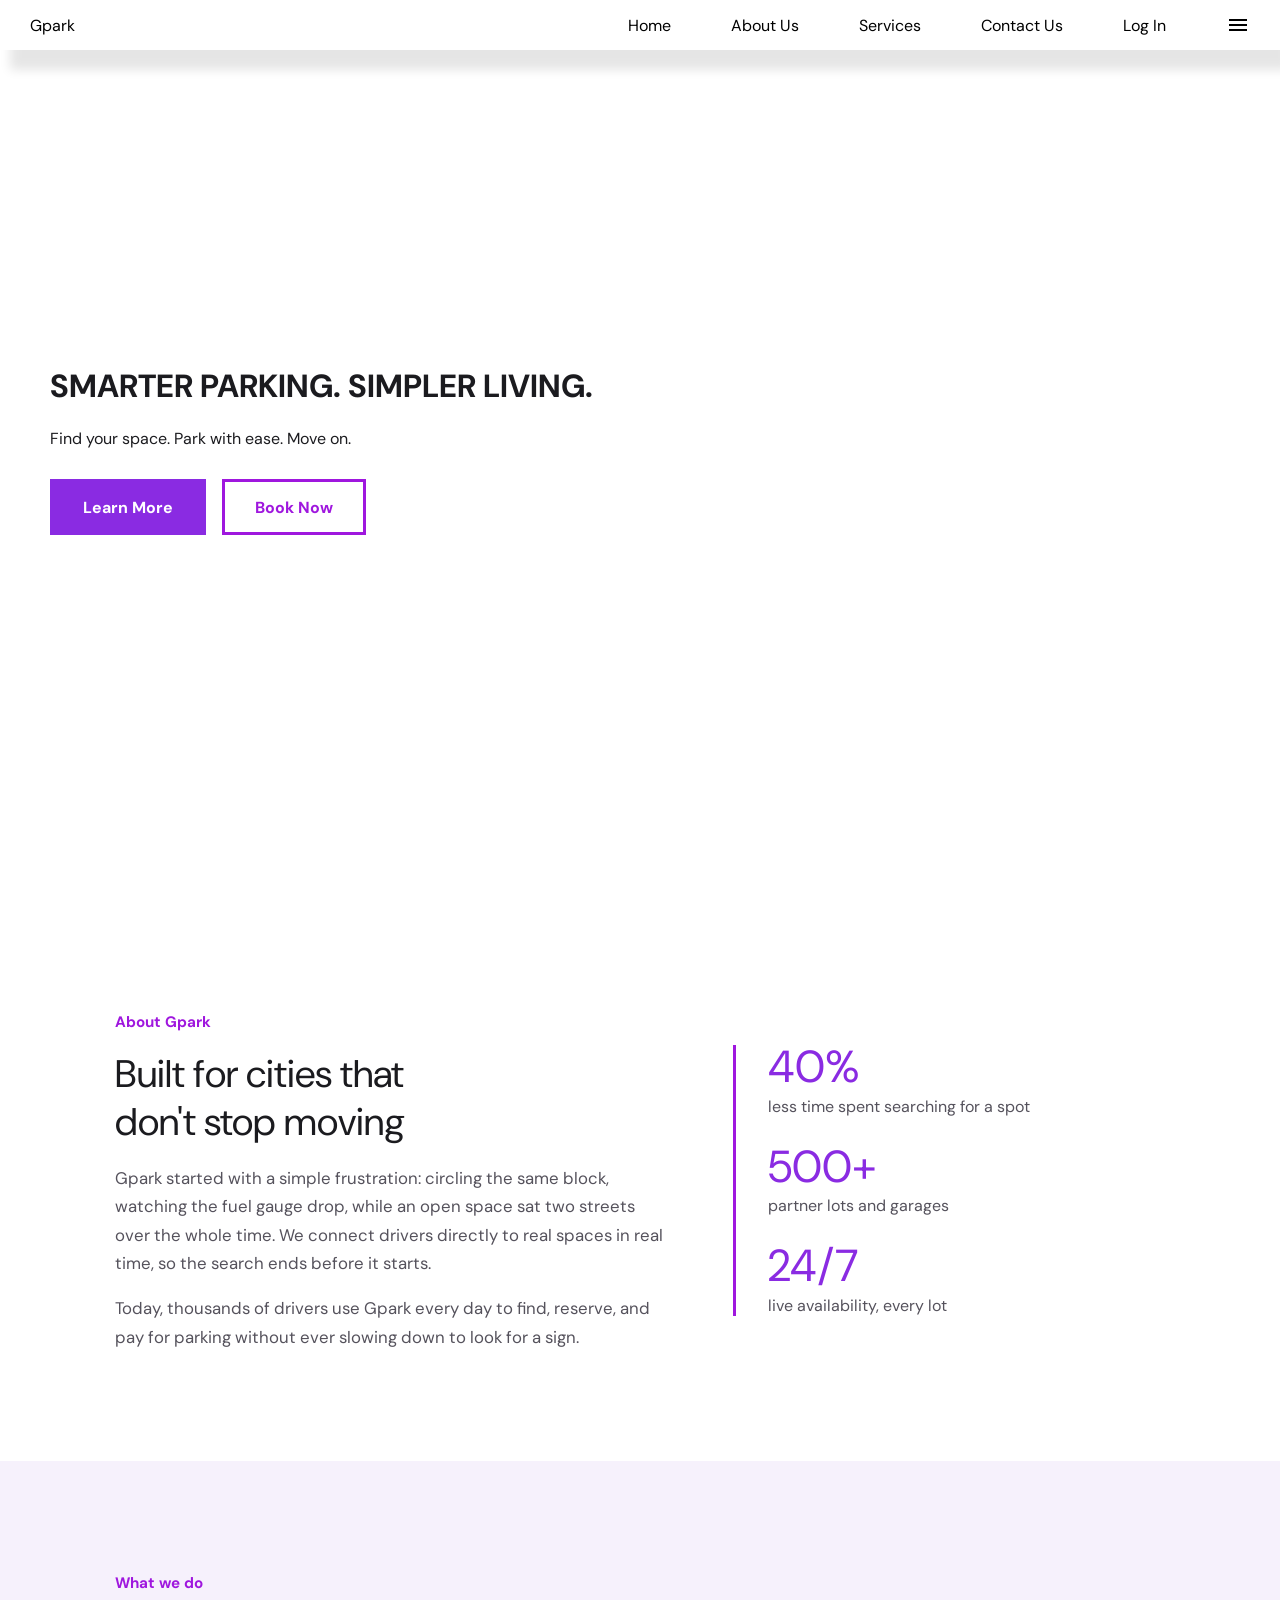
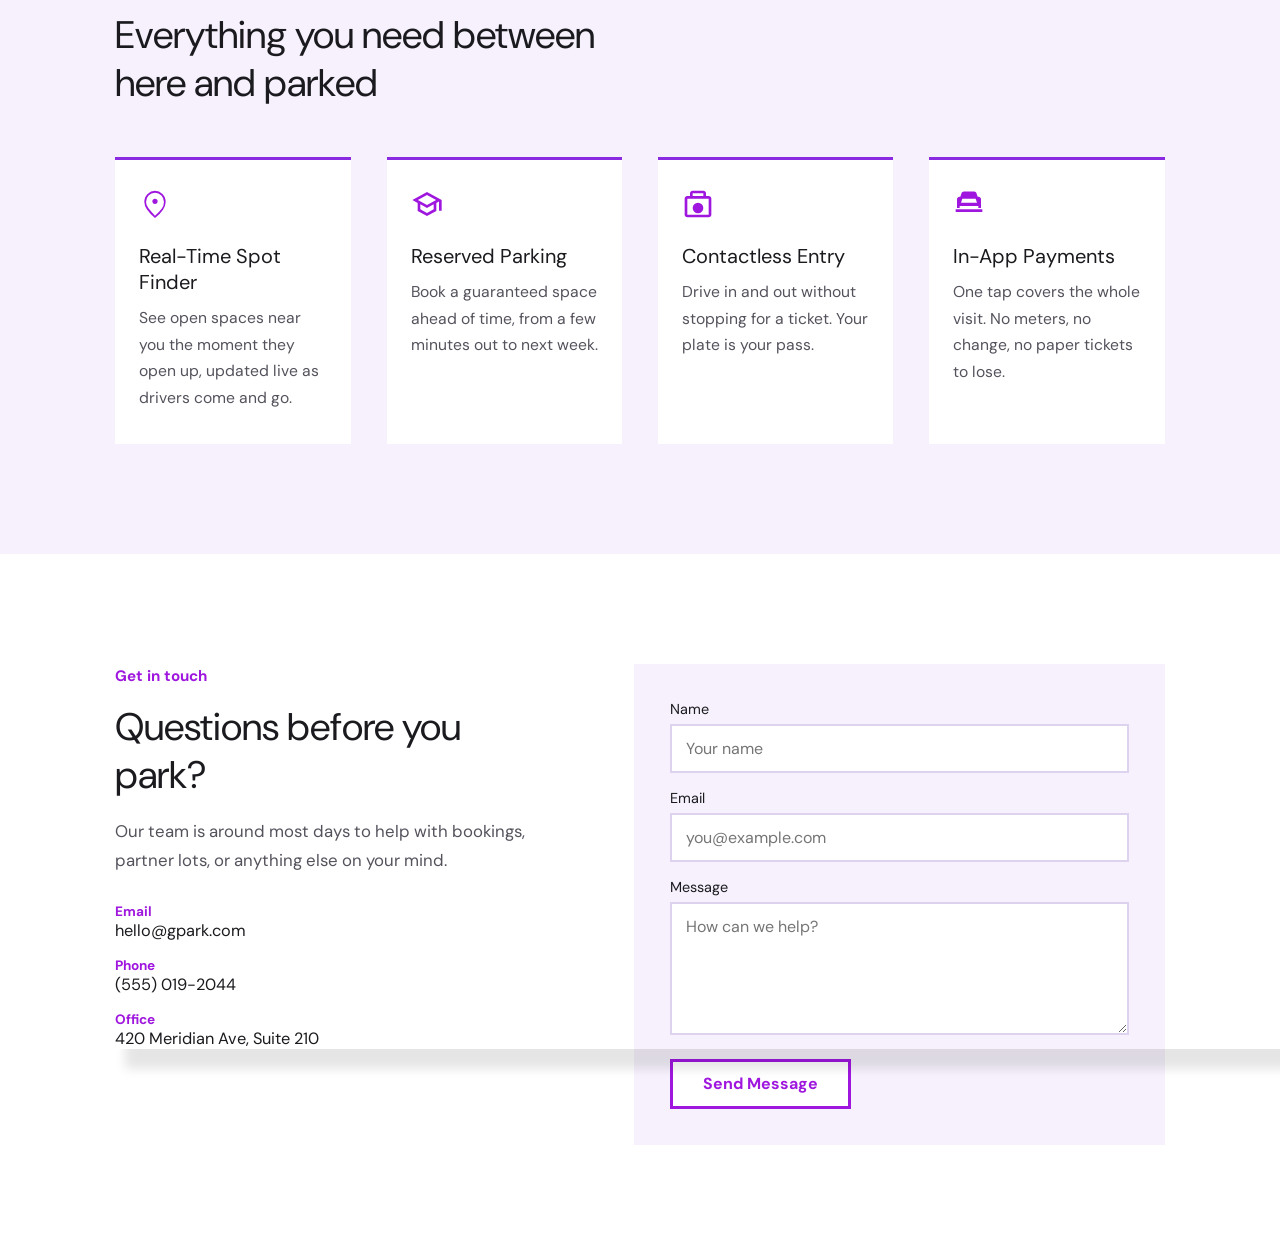
==== index.html @ 9e240d3c "Recent Changes" ====
<!DOCTYPE html>
<html lang="en">
<head>
    <meta charset="UTF-8">
    <meta name="viewport" content="width=device-width, initial-scale=1.0">
    <title>GPark</title>
    <link rel="stylesheet" href="style.css">
    <link rel="icon" href="images/image.png">
</head>
<body>
    <nav>
        <ul>
            <li id="logo"><a href="#">Gpark</a></li>
            <li class="a" id="showmobile"><a href="#">Home</a></li>
            <li class="a" id="showmobile"><a href="#">About Us</a></li>
            <li class="a" id="showmobile"><a href="#">Services</a></li>
            <li class="a" id="showmobile"><a href="#">Contact Us</a></li>
            <li class="a" id="showmobile"><a href="signin.html">Log In</a></li>
            <li class="a" id="menu-icon"><a href="#"><svg xmlns="http://www.w3.org/2000/svg" height="24px" viewBox="0 -960 960 960" width="24px" fill=""><path d="M120-240v-80h720v80H120Zm0-200v-80h720v80H120Zm0-200v-80h720v80H120Z"/></svg></a></li>
        </ul>
    </nav>
    <nav>
        <ul id="sidebar">
            <li id="close-icon"><a href="#"><svg xmlns="http://www.w3.org/2000/svg" height="24px" viewBox="0 -960 960 960" width="24px" fill=""><path d="m256-200-56-56 224-224-224-224 56-56 224 224 224-224 56 56-224 224 224 224-56 56-224-224-224 224Z"/></svg></a></li>
            <li class="a"><a href="#">Home</a></li>
            <li class="a"><a href="#">About</a></li>
            <li class="a"><a href="#">Forum</a></li>
            <li class="a"><a href="signin.html">Log In</a></li>
        </ul>
    </nav>
    <header id="top">
    <h1>SMARTER PARKING. SIMPLER LIVING.</h1><br>
    <p>Find your space. Park with ease. Move on.</p>
    <div class="button-container">
        <a class="learn-button" href="#about">Learn More</a>
        <a class="book-button" href="#">Book Now</a>
    </div>
    </header>

    <section id="about" class="about">
        <div class="about-copy">
            <p class="section-kicker">About Gpark</p>
            <h2>Built for cities that don't stop moving</h2>
            <p>Gpark started with a simple frustration: circling the same block, watching the fuel gauge drop, while an open space sat two streets over the whole time. We connect drivers directly to real spaces in real time, so the search ends before it starts.</p>
            <p>Today, thousands of drivers use Gpark every day to find, reserve, and pay for parking without ever slowing down to look for a sign.</p>
        </div>
        <div class="about-stats">
            <div class="stat">
                <span class="stat-number">40%</span>
                <span class="stat-label">less time spent searching for a spot</span>
            </div>
            <div class="stat">
                <span class="stat-number">500+</span>
                <span class="stat-label">partner lots and garages</span>
            </div>
            <div class="stat">
                <span class="stat-number">24/7</span>
                <span class="stat-label">live availability, every lot</span>
            </div>
        </div>
    </section>

    <section id="services" class="services">
        <p class="section-kicker">What we do</p>
        <h2>Everything you need between here and parked</h2>
        <div class="service-grid">
            <div class="service-card">
                <svg xmlns="http://www.w3.org/2000/svg" height="32px" viewBox="0 -960 960 960" width="32px" fill="currentColor"><path d="M480-480q33 0 56.5-23.5T560-560q0-33-23.5-56.5T480-640q-33 0-56.5 23.5T400-560q0 33 23.5 56.5T480-480Zm0 351q131-113 200-207.5T749-540q0-119-76.5-197.5T480-816q-116 0-192.5 78.5T211-540q0 88 69 182.5T480-129Zm0 71Q319-192 239.5-311.5T160-540q0-150 96.5-243T480-876q127 0 223.5 93T800-540q0 110-79.5 229.5T480-58Z"/></svg>
                <h3>Real-Time Spot Finder</h3>
                <p>See open spaces near you the moment they open up, updated live as drivers come and go.</p>
            </div>
            <div class="service-card">
                <svg xmlns="http://www.w3.org/2000/svg" height="32px" viewBox="0 -960 960 960" width="32px" fill="currentColor"><path d="M480-120 200-272v-240L40-600l440-240 440 240v320h-80v-276l-80 44v240L480-120Zm0-332 274-148-274-148-274 148 274 148Zm0 241 200-108v-151L480-360 280-470v151l200 108Z"/></svg>
                <h3>Reserved Parking</h3>
                <p>Book a guaranteed space ahead of time, from a few minutes out to next week.</p>
            </div>
            <div class="service-card">
                <svg xmlns="http://www.w3.org/2000/svg" height="32px" viewBox="0 -960 960 960" width="32px" fill="currentColor"><path d="M160-80q-33 0-56.5-23.5T80-160v-480q0-33 23.5-56.5T160-720h80v-80q0-33 23.5-56.5T320-880h320q33 0 56.5 23.5T720-800v80h80q33 0 56.5 23.5T880-640v480q0 33-23.5 56.5T800-80H160Zm160-640h320v-80H320v80ZM160-160h640v-480H160v480Zm320-40q66 0 113-47t47-113q0-66-47-113t-113-47q-66 0-113 47t-47 113q0 66 47 113t113 47Z"/></svg>
                <h3>Contactless Entry</h3>
                <p>Drive in and out without stopping for a ticket. Your plate is your pass.</p>
            </div>
            <div class="service-card">
                <svg xmlns="http://www.w3.org/2000/svg" height="32px" viewBox="0 -960 960 960" width="32px" fill="currentColor"><path d="M80-240v-80h800v80H80Zm40-120v-260q0-33 23.5-56.5T200-700h20l35-105q8-23 27.5-36t42.5-13h310q23 0 42.5 13t27.5 36l35 105h20q33 0 56.5 23.5T840-620v260H760v-60H200v60H120Zm120-160h480l-40-120H280l-40 120Zm-40 60v100-100Zm560 0v100-100Z"/></svg>
                <h3>In-App Payments</h3>
                <p>One tap covers the whole visit. No meters, no change, no paper tickets to lose.</p>
            </div>
        </div>
    </section>

    <section id="contact" class="contact">
        <div class="contact-info">
            <p class="section-kicker">Get in touch</p>
            <h2>Questions before you park?</h2>
            <p>Our team is around most days to help with bookings, partner lots, or anything else on your mind.</p>
            <ul class="contact-details">
                <li><strong>Email</strong><span>hello@gpark.com</span></li>
                <li><strong>Phone</strong><span>(555) 019-2044</span></li>
                <li><strong>Office</strong><span>420 Meridian Ave, Suite 210</span></li>
            </ul>
        </div>
        <form class="contact-form" id="contact-form">
            <label for="name">Name</label>
            <input type="text" id="name" name="name" placeholder="Your name" required>
            <label for="email">Email</label>
            <input type="email" id="email" name="email" placeholder="you@example.com" required>
            <label for="message">Message</label>
            <textarea id="message" name="message" rows="5" placeholder="How can we help?" required></textarea>
            <button type="submit" class="book-button">Send Message</button>
        </form>
    </section>

    <script src="index.js"></script>
</body>
</html>
---- style.css ----
@import url('https://fonts.googleapis.com/css2?family=DM+Sans:ital,opsz,wght@0,9..40,100..1000;1,9..40,100..1000&family=DM+Serif+Display:ital@0;1&family=DM+Serif+Text:ital@0;1&family=Open+Sans:ital,wght@0,300..800;1,300..800&family=Roboto+Mono:ital,wght@0,100..700;1,100..700&family=Roboto:ital,wght@0,100..900;1,100..900&display=swap');
*{
    margin: 0;
    padding: 0;
    font-family: "DM Sans", sans-serif;
}
html{
    scroll-behavior: smooth;
}
body{
    min-height: 100vh;
    background-image: url();
    background-position: center;
    background-repeat: no-repeat;
    background-size: cover;
    color: #1b1b1f;
}
nav{
    background-color: white;
}
ul{
    box-shadow: 10px 20px 10px rgba(0, 0, 0, 0.1);
    position: fixed;
    display: flex;
    justify-content: center;
    align-items: flex-start;
    width: 100%;
    list-style:none;
}
li{
    height: 50px;
}
a{
    text-decoration: none;
    display: flex;
    align-items: center;
    height: 100%;
    color: black;
    padding: 0 30px;
}
#logo{
    margin-right: auto;
}
.a:hover{
    background-color: rgba(0, 0, 0, 0.1);
}
#sidebar{
    top: 0;
    right: 0;
    display: none;
    flex-direction: column;
    align-items: flex-start;
    justify-content: flex-start;
    width: 250px;
    height: 100vh;
    position: fixed;
    z-index: 999;
    background-color: rgba(0, 0, 0, 0.12);
    box-shadow: 3px 3px 2px rgba(0, 0, 0, 0.1);
    backdrop-filter: blur(10px) saturate(180%);
    -webkit-backdrop-filter: blur(10px) saturate(180%);
}
#sidebar li{
    width: 100%;
}
@media(max-width:800px) {
    #showmobile{
        display: none;
    }
}
@media(max-width:500px){
    #sidebar{
        width: 100%;
    }
}
header{
    display: flex;
    justify-content: center;
    align-items: flex-start;
    height: 100vh;
    min-height: 600px;
    max-height: 800px;
    padding:50px;
    flex-direction: column;
}
.button-container{
    display: flex;
    flex-direction: row;
    padding-top: 30px;
    column-gap: 1em;
}
.book-button{
    border: 3px solid rgb(159, 23, 222);
    color: rgb(159, 23, 222);
    background-color: white;
    font-weight: bold;
    height: 50px;
}
.book-button:hover{
    border: 3px solid blueviolet;;
    background-color: blueviolet;
    color: white;
}
.learn-button{
    border: 3px solid blueviolet;;
    background-color: blueviolet;
    color: white;
    font-weight: bold;
    height: 50px;
}
.learn-button:hover{
    border: 3px solid rgb(159, 23, 222);
    color: rgb(159, 23, 222);
    background-color: white;
}
/* ---- shared section rules ---- */
section{
    scroll-margin-top: 66px;
    padding: 110px 9vw;
}
.section-kicker{
    color: rgb(159, 23, 222);
    font-weight: 700;
    font-size: 0.95rem;
    margin-bottom: 14px;
}
section h2{
    font-weight: 400;
    font-size: 2.4rem;
    line-height: 1.25;
    max-width: 14ch;
    margin-bottom: 18px;
}
section p{
    color: #55525c;
    font-size: 1.05rem;
    line-height: 1.7;
    max-width: 55ch;
}

/* ---- about ---- */
.about{
    display: flex;
    justify-content: space-between;
    align-items: center;
    gap: 60px;
    flex-wrap: wrap;
    background-color: #ffffff;
}
.about-copy{
    flex: 1 1 420px;
}
.about-copy p + p{
    margin-top: 16px;
}
.about-stats{
    flex: 1 1 260px;
    display: flex;
    flex-direction: column;
    gap: 28px;
    border-left: 3px solid rgb(159, 23, 222);
    padding-left: 32px;
}
.stat{
    display: flex;
    flex-direction: column;
}
.stat-number{
    font-size: 2.8rem;
    color: blueviolet;
    line-height: 1;
}
.stat-label{
    color: #55525c;
    margin-top: 6px;
    max-width: 26ch;
}

/* ---- services ---- */
.services{
    background-color: #F6F1FC;
}
.services h2{
    max-width: 20ch;
}
.service-grid{
    margin-top: 50px;
    display: grid;
    grid-template-columns: repeat(4, 1fr);
    gap: 36px;
}
.service-card{
    background-color: #ffffff;
    border-top: 3px solid blueviolet;
    padding: 28px 24px 32px;
}
.service-card svg{
    color: rgb(159, 23, 222);
    margin-bottom: 18px;
}
.service-card h3{
    font-weight: 400;
    font-size: 1.25rem;
    margin-bottom: 10px;
}
.service-card p{
    font-size: 0.98rem;
    max-width: none;
}

/* ---- contact ---- */
.contact{
    display: flex;
    justify-content: space-between;
    gap: 60px;
    flex-wrap: wrap;
    background-color: #ffffff;
}
.contact-info{
    flex: 1 1 380px;
}
.contact-details{
    list-style: none;
    margin-top: 28px;
    display: flex;
    flex-direction: column;
    gap: 16px;
}
.contact-details li{
    display: flex;
    flex-direction: column;
    height: auto;
}
.contact-details strong{
    font-size: 0.85rem;
    color: rgb(159, 23, 222);
}
.contact-details span{
    color: #1b1b1f;
    font-size: 1.02rem;
}
.contact-form{
    flex: 1 1 380px;
    display: flex;
    flex-direction: column;
    background-color: #F6F1FC;
    padding: 36px;
}
.contact-form label{
    font-size: 0.9rem;
    margin-top: 16px;
    margin-bottom: 6px;
}
.contact-form label:first-child{
    margin-top: 0;
}
.contact-form input,
.contact-form textarea{
    border: 2px solid #ddd3ef;
    background-color: #ffffff;
    padding: 12px 14px;
    font-size: 1rem;
    color: #1b1b1f;
    resize: vertical;
}
.contact-form input:focus,
.contact-form textarea:focus{
    outline: none;
    border-color: blueviolet;
}
.contact-form button{
    margin-top: 24px;
    display: flex;
    align-items: center;
    justify-content: center;
    height: 50px;
    align-self: flex-start;
    cursor: pointer;
    padding: 0 30px;
    font-size: 1rem;
}

/* ---- responsive ---- */
@media(max-width: 900px){
    .service-grid{
        grid-template-columns: repeat(2, 1fr);
    }
}
@media(max-width: 640px){
    section{
        padding: 80px 7vw;
    }
    section h2{
        font-size: 1.9rem;
    }
    .service-grid{
        grid-template-columns: 1fr;
    }
    .about-stats{
        border-left: none;
        border-top: 3px solid rgb(159, 23, 222);
        padding-left: 0;
        padding-top: 24px;
    }
}
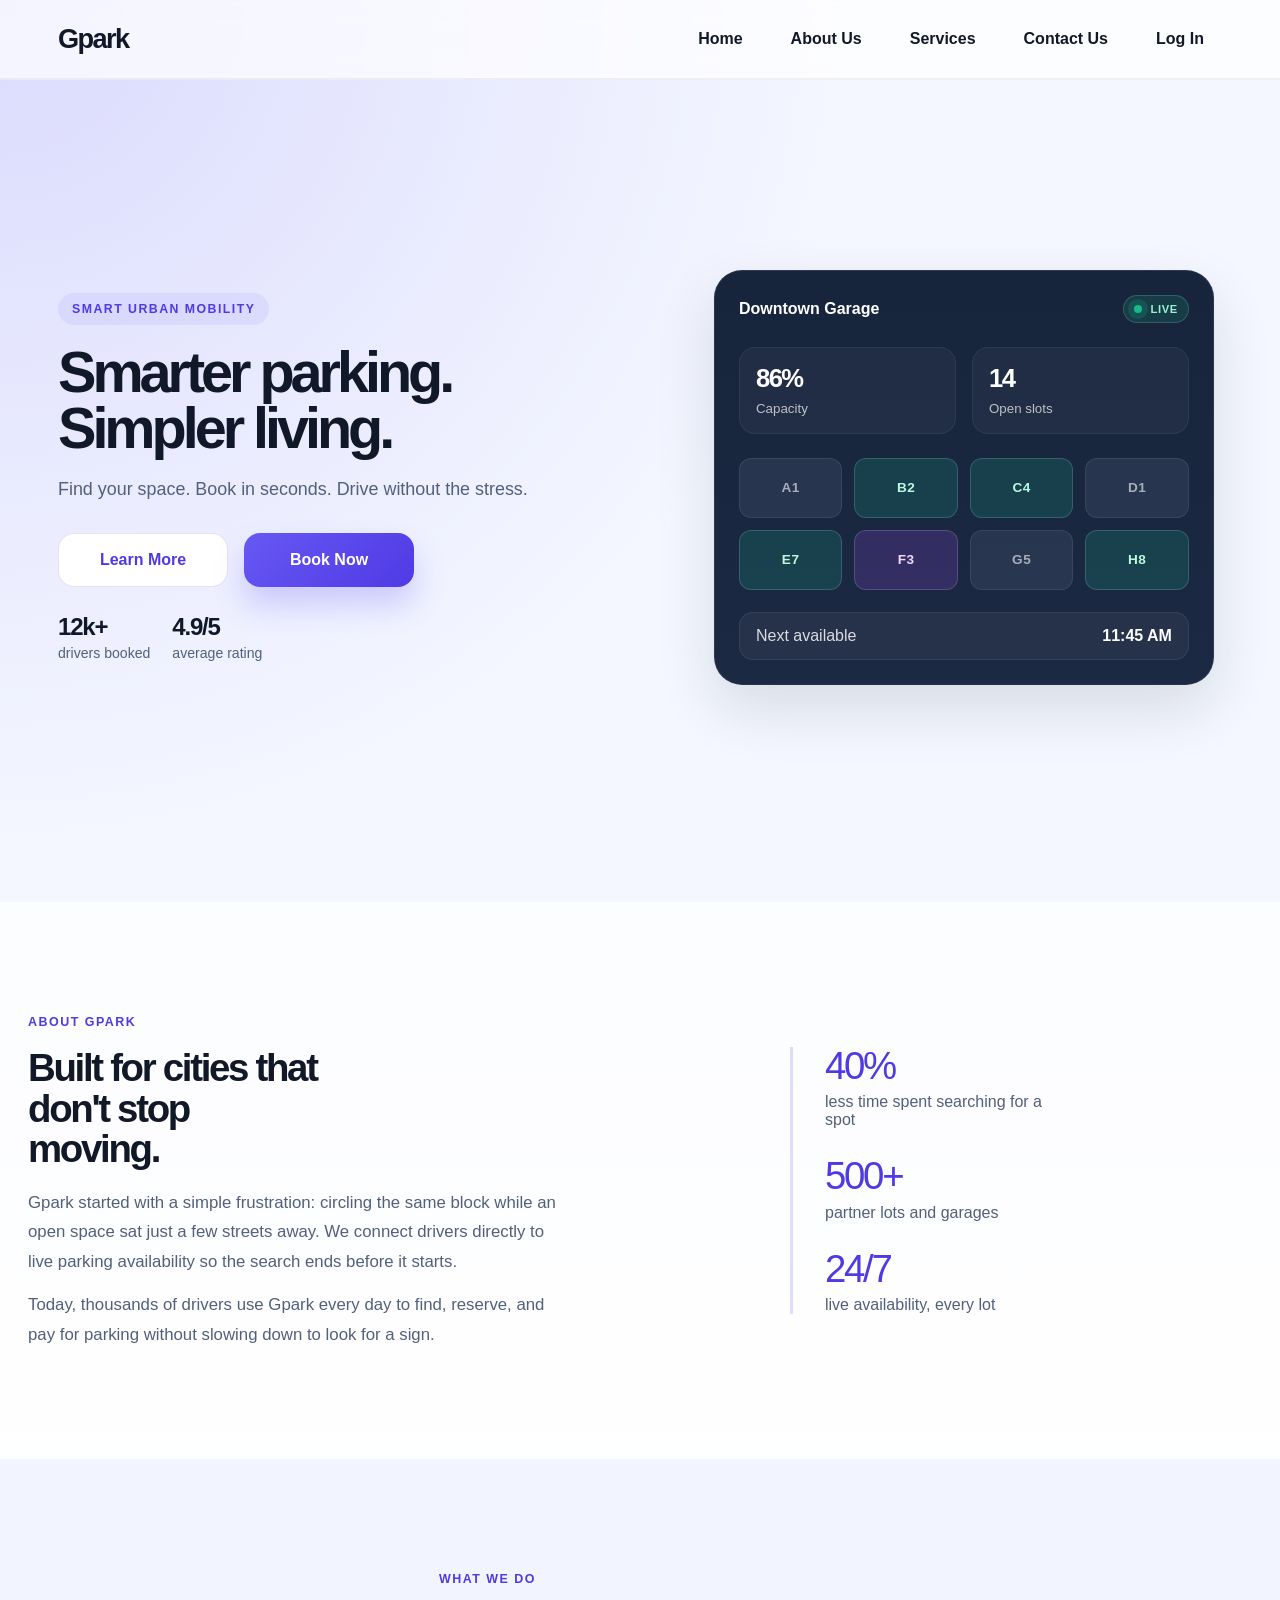
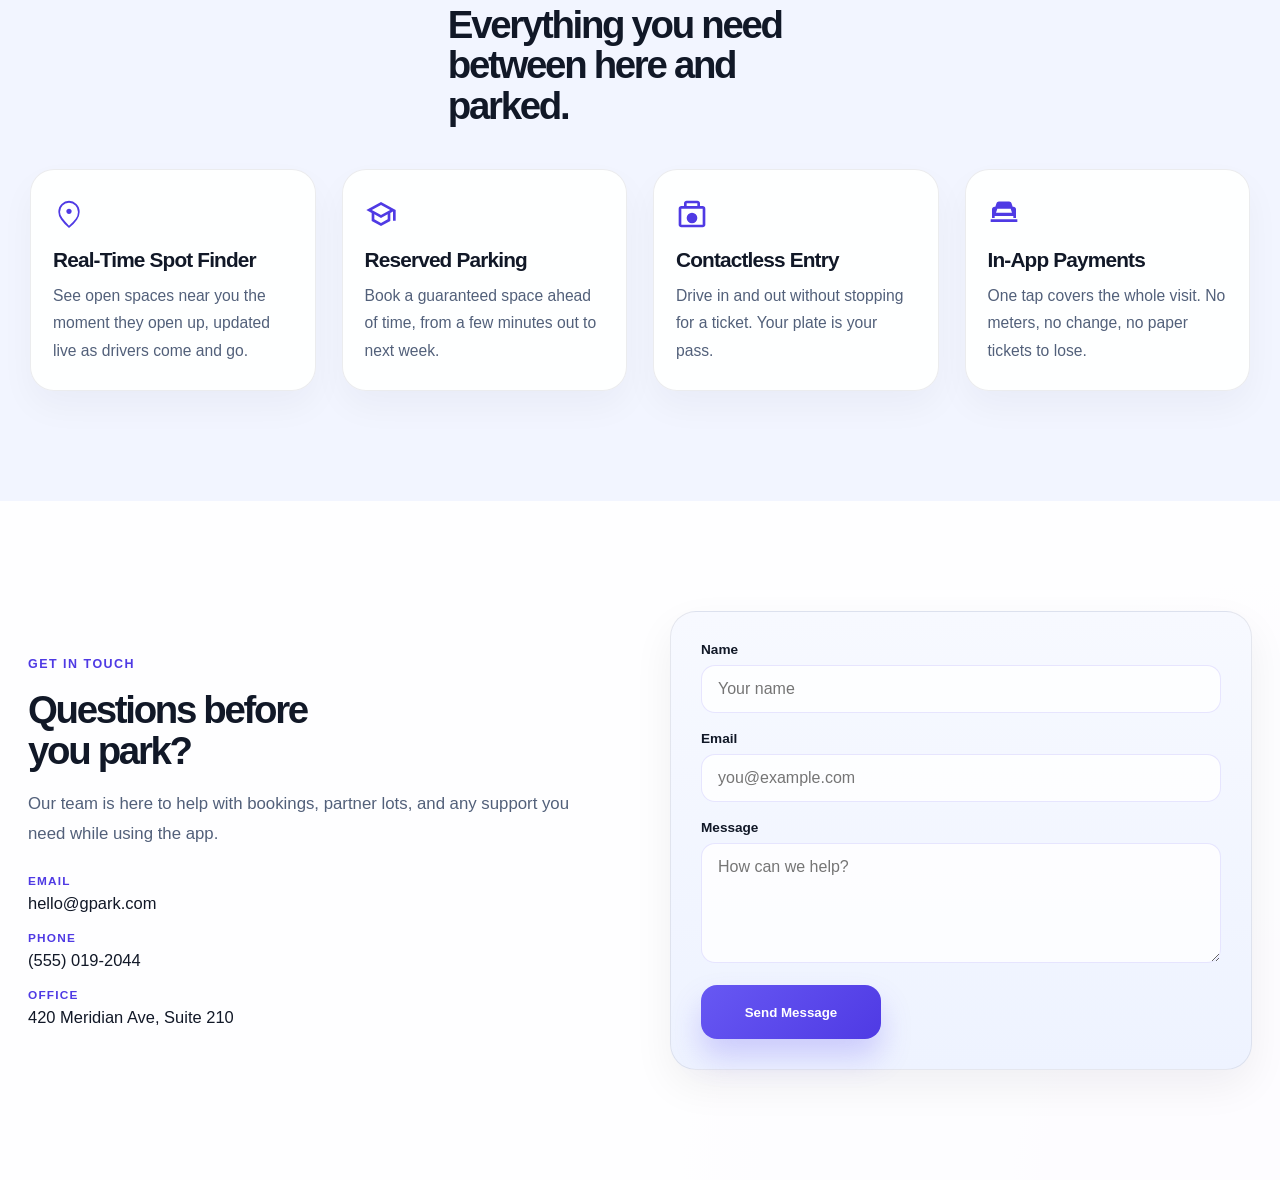
==== commit d74b6ff8: "Updated index.html" ====
--- a/index.html
+++ b/index.html
@@ -3,46 +3,95 @@
 <head>
     <meta charset="UTF-8">
     <meta name="viewport" content="width=device-width, initial-scale=1.0">
-    <title>GPark</title>
+    <title>GPark | Smarter Parking</title>
     <link rel="stylesheet" href="style.css">
     <link rel="icon" href="images/image.png">
 </head>
 <body>
-    <nav>
-        <ul>
-            <li id="logo"><a href="#">Gpark</a></li>
-            <li class="a" id="showmobile"><a href="#">Home</a></li>
-            <li class="a" id="showmobile"><a href="#">About Us</a></li>
-            <li class="a" id="showmobile"><a href="#">Services</a></li>
-            <li class="a" id="showmobile"><a href="#">Contact Us</a></li>
-            <li class="a" id="showmobile"><a href="signin.html">Log In</a></li>
-            <li class="a" id="menu-icon"><a href="#"><svg xmlns="http://www.w3.org/2000/svg" height="24px" viewBox="0 -960 960 960" width="24px" fill=""><path d="M120-240v-80h720v80H120Zm0-200v-80h720v80H120Zm0-200v-80h720v80H120Z"/></svg></a></li>
+    <nav class="topbar">
+        <ul class="nav-list">
+            <li id="logo"><a href="#top">Gpark</a></li>
+            <li class="a" id="showmobile"><a href="#top">Home</a></li>
+            <li class="a" id="showmobile"><a href="#about">About Us</a></li>
+            <li class="a" id="showmobile"><a href="#services">Services</a></li>
+            <li class="a" id="showmobile"><a href="#contact">Contact Us</a></li>
+            <li class="a" id="showmobile"><a href="login.html">Log In</a></li>
+            <li class="a" id="menu-icon"><a href="#"><svg xmlns="http://www.w3.org/2000/svg" height="24px" viewBox="0 -960 960 960" width="24px" fill="currentColor"><path d="M120-240v-80h720v80H120Zm0-200v-80h720v80H120Zm0-200v-80h720v80H120Z"/></svg></a></li>
         </ul>
     </nav>
+
     <nav>
         <ul id="sidebar">
-            <li id="close-icon"><a href="#"><svg xmlns="http://www.w3.org/2000/svg" height="24px" viewBox="0 -960 960 960" width="24px" fill=""><path d="m256-200-56-56 224-224-224-224 56-56 224 224 224-224 56 56-224 224 224 224-56 56-224-224-224 224Z"/></svg></a></li>
-            <li class="a"><a href="#">Home</a></li>
-            <li class="a"><a href="#">About</a></li>
-            <li class="a"><a href="#">Forum</a></li>
-            <li class="a"><a href="signin.html">Log In</a></li>
+            <li id="close-icon"><a href="#"><svg xmlns="http://www.w3.org/2000/svg" height="24px" viewBox="0 -960 960 960" width="24px" fill="currentColor"><path d="m256-200-56-56 224-224-224-224 56-56 224 224 224-224 56 56-224 224 224 224-56 56-224-224-224 224Z"/></svg></a></li>
+            <li class="a"><a href="#top">Home</a></li>
+            <li class="a"><a href="#about">About</a></li>
+            <li class="a"><a href="#services">Services</a></li>
+            <li class="a"><a href="#contact">Contact</a></li>
+            <li class="a"><a href="login.html">Log In</a></li>
         </ul>
     </nav>
-    <header id="top">
-    <h1>SMARTER PARKING. SIMPLER LIVING.</h1><br>
-    <p>Find your space. Park with ease. Move on.</p>
-    <div class="button-container">
-        <a class="learn-button" href="#about">Learn More</a>
-        <a class="book-button" href="#">Book Now</a>
-    </div>
+
+    <header id="top" class="hero">
+        <div class="hero-copy">
+            <span class="eyebrow">Smart urban mobility</span>
+            <h1>Smarter parking.<br>Simpler living.</h1>
+            <p>Find your space. Book in seconds. Drive without the stress.</p>
+            <div class="button-container">
+                <a class="learn-button" href="#about">Learn More</a>
+                <a class="book-button" href="book.html">Book Now</a>
+            </div>
+            <div class="mini-proof">
+                <div>
+                    <strong>12k+</strong>
+                    <span>drivers booked</span>
+                </div>
+                <div>
+                    <strong>4.9/5</strong>
+                    <span>average rating</span>
+                </div>
+            </div>
+        </div>
+
+        <div class="hero-visual" aria-label="Parking availability dashboard">
+            <div class="dashboard-card">
+                <div class="card-header">
+                    <span>Downtown Garage</span>
+                    <span class="status-live">Live</span>
+                </div>
+                <div class="availability-row">
+                    <div>
+                        <strong>86%</strong>
+                        <small>Capacity</small>
+                    </div>
+                    <div>
+                        <strong>14</strong>
+                        <small>Open slots</small>
+                    </div>
+                </div>
+                <div class="slot-grid">
+                    <span class="slot occupied">A1</span>
+                    <span class="slot open">B2</span>
+                    <span class="slot open">C4</span>
+                    <span class="slot occupied">D1</span>
+                    <span class="slot open">E7</span>
+                    <span class="slot reserved">F3</span>
+                    <span class="slot occupied">G5</span>
+                    <span class="slot open">H8</span>
+                </div>
+                <div class="booking-pill">
+                    <span>Next available</span>
+                    <strong>11:45 AM</strong>
+                </div>
+            </div>
+        </div>
     </header>
 
     <section id="about" class="about">
         <div class="about-copy">
             <p class="section-kicker">About Gpark</p>
-            <h2>Built for cities that don't stop moving</h2>
-            <p>Gpark started with a simple frustration: circling the same block, watching the fuel gauge drop, while an open space sat two streets over the whole time. We connect drivers directly to real spaces in real time, so the search ends before it starts.</p>
-            <p>Today, thousands of drivers use Gpark every day to find, reserve, and pay for parking without ever slowing down to look for a sign.</p>
+            <h2>Built for cities that don't stop moving.</h2>
+            <p>Gpark started with a simple frustration: circling the same block while an open space sat just a few streets away. We connect drivers directly to live parking availability so the search ends before it starts.</p>
+            <p>Today, thousands of drivers use Gpark every day to find, reserve, and pay for parking without slowing down to look for a sign.</p>
         </div>
         <div class="about-stats">
             <div class="stat">
@@ -62,7 +111,7 @@
 
     <section id="services" class="services">
         <p class="section-kicker">What we do</p>
-        <h2>Everything you need between here and parked</h2>
+        <h2>Everything you need between here and parked.</h2>
         <div class="service-grid">
             <div class="service-card">
                 <svg xmlns="http://www.w3.org/2000/svg" height="32px" viewBox="0 -960 960 960" width="32px" fill="currentColor"><path d="M480-480q33 0 56.5-23.5T560-560q0-33-23.5-56.5T480-640q-33 0-56.5 23.5T400-560q0 33 23.5 56.5T480-480Zm0 351q131-113 200-207.5T749-540q0-119-76.5-197.5T480-816q-116 0-192.5 78.5T211-540q0 88 69 182.5T480-129Zm0 71Q319-192 239.5-311.5T160-540q0-150 96.5-243T480-876q127 0 223.5 93T800-540q0 110-79.5 229.5T480-58Z"/></svg>
@@ -91,13 +140,14 @@
         <div class="contact-info">
             <p class="section-kicker">Get in touch</p>
             <h2>Questions before you park?</h2>
-            <p>Our team is around most days to help with bookings, partner lots, or anything else on your mind.</p>
+            <p>Our team is here to help with bookings, partner lots, and any support you need while using the app.</p>
             <ul class="contact-details">
                 <li><strong>Email</strong><span>hello@gpark.com</span></li>
                 <li><strong>Phone</strong><span>(555) 019-2044</span></li>
                 <li><strong>Office</strong><span>420 Meridian Ave, Suite 210</span></li>
             </ul>
         </div>
+
         <form class="contact-form" id="contact-form">
             <label for="name">Name</label>
             <input type="text" id="name" name="name" placeholder="Your name" required>
--- a/style.css
+++ b/style.css
@@ -1,305 +1,661 @@
-@import url('https://fonts.googleapis.com/css2?family=DM+Sans:ital,opsz,wght@0,9..40,100..1000;1,9..40,100..1000&family=DM+Serif+Display:ital@0;1&family=DM+Serif+Text:ital@0;1&family=Open+Sans:ital,wght@0,300..800;1,300..800&family=Roboto+Mono:ital,wght@0,100..700;1,100..700&family=Roboto:ital,wght@0,100..900;1,100..900&display=swap');
-*{
+:root {
+    --bg: #f4f7ff;
+    --surface: #ffffff;
+    --surface-strong: #0f172a;
+    --surface-soft: #eef3ff;
+    --primary: #6758f3;
+    --primary-dark: #4f3ae4;
+    --accent: #a855f7;
+    --text: #111827;
+    --text-soft: #52607a;
+    --line: rgba(15, 23, 42, 0.08);
+    --success: #19b88a;
+    --shadow: 0 24px 60px rgba(15, 23, 42, 0.12);
+}
+
+@import url('https://fonts.googleapis.com/css2?family=DM+Sans:wght@400;500;700;800&display=swap');
+
+* {
     margin: 0;
     padding: 0;
+    box-sizing: border-box;
     font-family: "DM Sans", sans-serif;
 }
-html{
+
+html {
     scroll-behavior: smooth;
 }
-body{
+
+body {
     min-height: 100vh;
-    background-image: url();
-    background-position: center;
-    background-repeat: no-repeat;
-    background-size: cover;
-    color: #1b1b1f;
-}
-nav{
-    background-color: white;
-}
-ul{
-    box-shadow: 10px 20px 10px rgba(0, 0, 0, 0.1);
+    background:
+        radial-gradient(circle at top left, rgba(103, 88, 243, 0.18), transparent 28%),
+        radial-gradient(circle at bottom right, rgba(168, 85, 247, 0.15), transparent 26%),
+        var(--bg);
+    color: var(--text);
+}
+
+img,
+svg {
+    display: block;
+}
+
+nav {
+    background: rgba(255, 255, 255, 0.7);
+    backdrop-filter: blur(12px);
+    -webkit-backdrop-filter: blur(12px);
+    border-bottom: 1px solid rgba(15, 23, 42, 0.05);
+}
+
+.topbar {
+    position: sticky;
+    top: 0;
+    z-index: 1000;
+}
+
+.nav-list {
+    position: relative;
+    max-width: 1220px;
+    margin: 0 auto;
+    list-style: none;
+    display: flex;
+    align-items: center;
+    justify-content: center;
+    width: 100%;
+    gap: 12px;
+    padding: 0 28px;
+    height: 78px;
+}
+
+.nav-list li {
+    height: 100%;
+}
+
+.nav-list a {
+    height: 100%;
+    display: flex;
+    align-items: center;
+    text-decoration: none;
+    color: var(--text);
+    font-weight: 600;
+    padding: 0 18px;
+    transition: color 0.2s ease, background 0.2s ease;
+    border-radius: 12px;
+}
+
+.nav-list a:hover {
+    background: rgba(103, 88, 243, 0.06);
+    color: var(--primary-dark);
+}
+
+#logo {
+    margin-right: auto;
+}
+
+#logo a {
+    font-size: 1.7rem;
+    font-weight: 800;
+    letter-spacing: -0.06em;
+    color: var(--text);
+    padding-left: 0;
+}
+
+#menu-icon {
+    display: none;
+}
+
+#sidebar {
     position: fixed;
-    display: flex;
-    justify-content: center;
-    align-items: flex-start;
-    width: 100%;
-    list-style:none;
-}
-li{
-    height: 50px;
-}
-a{
-    text-decoration: none;
-    display: flex;
-    align-items: center;
-    height: 100%;
-    color: black;
-    padding: 0 30px;
-}
-#logo{
-    margin-right: auto;
-}
-.a:hover{
-    background-color: rgba(0, 0, 0, 0.1);
-}
-#sidebar{
     top: 0;
     right: 0;
     display: none;
     flex-direction: column;
     align-items: flex-start;
     justify-content: flex-start;
-    width: 250px;
+    width: 280px;
     height: 100vh;
-    position: fixed;
     z-index: 999;
-    background-color: rgba(0, 0, 0, 0.12);
-    box-shadow: 3px 3px 2px rgba(0, 0, 0, 0.1);
-    backdrop-filter: blur(10px) saturate(180%);
-    -webkit-backdrop-filter: blur(10px) saturate(180%);
-}
-#sidebar li{
+    background: rgba(17, 24, 39, 0.9);
+    backdrop-filter: blur(18px);
+    -webkit-backdrop-filter: blur(18px);
+    box-shadow: -12px 0 34px rgba(15, 23, 42, 0.18);
+    padding: 22px 16px;
+    list-style: none;
+}
+
+#sidebar li {
     width: 100%;
 }
-@media(max-width:800px) {
-    #showmobile{
-        display: none;
-    }
-}
-@media(max-width:500px){
-    #sidebar{
-        width: 100%;
-    }
-}
-header{
-    display: flex;
+
+#sidebar a {
+    width: 100%;
+    display: flex;
+    align-items: center;
+    text-decoration: none;
+    color: #f8fafc;
+    padding: 14px 16px;
+    border-radius: 12px;
+    font-weight: 600;
+}
+
+#sidebar a:hover {
+    background: rgba(255, 255, 255, 0.08);
+}
+
+#close-icon {
+    display: flex;
+    justify-content: flex-end;
+}
+
+.hero {
+    max-width: 1220px;
+    margin: 0 auto;
+    min-height: calc(100vh - 78px);
+    display: grid;
+    grid-template-columns: 1.08fr 0.92fr;
+    align-items: center;
+    gap: 42px;
+    padding: 52px 28px 80px;
+}
+
+.hero-copy {
+    display: flex;
+    flex-direction: column;
+    align-items: flex-start;
+}
+
+.eyebrow {
+    display: inline-flex;
+    align-items: center;
+    background: rgba(103, 88, 243, 0.09);
+    color: var(--primary-dark);
+    font-size: 0.77rem;
+    font-weight: 700;
+    letter-spacing: 0.12em;
+    text-transform: uppercase;
+    padding: 9px 14px;
+    border-radius: 999px;
+    margin-bottom: 20px;
+}
+
+.hero-copy h1 {
+    font-size: clamp(3rem, 4.5vw, 5rem);
+    line-height: 0.96;
+    letter-spacing: -0.07em;
+    margin-bottom: 18px;
+    max-width: 600px;
+}
+
+.hero-copy p {
+    font-size: 1.12rem;
+    line-height: 1.7;
+    color: var(--text-soft);
+    max-width: 540px;
+    margin-bottom: 28px;
+}
+
+.button-container {
+    display: flex;
+    flex-wrap: wrap;
+    gap: 16px;
+    margin-bottom: 26px;
+}
+
+.book-button,
+.learn-button {
+    display: inline-flex;
+    align-items: center;
     justify-content: center;
-    align-items: flex-start;
-    height: 100vh;
-    min-height: 600px;
-    max-height: 800px;
-    padding:50px;
-    flex-direction: column;
-}
-.button-container{
-    display: flex;
-    flex-direction: row;
-    padding-top: 30px;
-    column-gap: 1em;
-}
-.book-button{
-    border: 3px solid rgb(159, 23, 222);
-    color: rgb(159, 23, 222);
-    background-color: white;
-    font-weight: bold;
-    height: 50px;
-}
-.book-button:hover{
-    border: 3px solid blueviolet;;
-    background-color: blueviolet;
-    color: white;
-}
-.learn-button{
-    border: 3px solid blueviolet;;
-    background-color: blueviolet;
-    color: white;
-    font-weight: bold;
-    height: 50px;
-}
-.learn-button:hover{
-    border: 3px solid rgb(159, 23, 222);
-    color: rgb(159, 23, 222);
-    background-color: white;
-}
-/* ---- shared section rules ---- */
-section{
-    scroll-margin-top: 66px;
-    padding: 110px 9vw;
-}
-.section-kicker{
-    color: rgb(159, 23, 222);
+    min-width: 170px;
+    height: 54px;
+    padding: 0 28px;
+    border-radius: 16px;
+    text-decoration: none;
     font-weight: 700;
-    font-size: 0.95rem;
+    transition: transform 0.2s ease, box-shadow 0.2s ease, background 0.2s ease;
+}
+
+.book-button {
+    background: linear-gradient(135deg, var(--primary) 0%, var(--primary-dark) 100%);
+    color: #fff;
+    box-shadow: 0 18px 30px rgba(103, 88, 243, 0.26);
+}
+
+.learn-button {
+    background: #fff;
+    color: var(--primary-dark);
+    border: 1px solid rgba(103, 88, 243, 0.18);
+}
+
+.book-button:hover,
+.learn-button:hover {
+    transform: translateY(-2px);
+}
+
+.mini-proof {
+    display: flex;
+    flex-wrap: wrap;
+    gap: 22px;
+}
+
+.mini-proof div {
+    display: flex;
+    flex-direction: column;
+    gap: 4px;
+}
+
+.mini-proof strong {
+    font-size: 1.5rem;
+    color: var(--text);
+    letter-spacing: -0.05em;
+}
+
+.mini-proof span {
+    color: var(--text-soft);
+    font-size: 0.88rem;
+}
+
+.hero-visual {
+    display: flex;
+    justify-content: center;
+    align-items: center;
+}
+
+.dashboard-card {
+    width: min(100%, 500px);
+    background: linear-gradient(180deg, rgba(13, 27, 52, 0.96), rgba(18, 32, 58, 0.96));
+    color: #fff;
+    border-radius: 28px;
+    padding: 24px;
+    box-shadow: var(--shadow);
+    border: 1px solid rgba(255, 255, 255, 0.08);
+}
+
+.card-header {
+    display: flex;
+    align-items: center;
+    justify-content: space-between;
+    font-weight: 600;
+    margin-bottom: 24px;
+}
+
+.status-live {
+    display: inline-flex;
+    align-items: center;
+    gap: 8px;
+    background: rgba(25, 184, 138, 0.16);
+    color: #9af0d1;
+    border: 1px solid rgba(154, 240, 209, 0.2);
+    border-radius: 999px;
+    padding: 7px 10px;
+    font-size: 0.7rem;
+    letter-spacing: 0.06em;
+    text-transform: uppercase;
+}
+
+.status-live::before {
+    content: "";
+    width: 8px;
+    height: 8px;
+    border-radius: 50%;
+    background: var(--success);
+    box-shadow: 0 0 0 6px rgba(25, 184, 138, 0.18);
+}
+
+.availability-row {
+    display: grid;
+    grid-template-columns: repeat(2, minmax(0, 1fr));
+    gap: 16px;
+    margin-bottom: 24px;
+}
+
+.availability-row div {
+    background: rgba(255, 255, 255, 0.04);
+    border: 1px solid rgba(255, 255, 255, 0.06);
+    border-radius: 16px;
+    padding: 16px;
+}
+
+.availability-row strong {
+    display: block;
+    font-size: clamp(1.5rem, 2vw, 2rem);
+    letter-spacing: -0.06em;
+    margin-bottom: 6px;
+}
+
+.availability-row small {
+    color: rgba(255, 255, 255, 0.7);
+}
+
+.slot-grid {
+    display: grid;
+    grid-template-columns: repeat(4, minmax(0, 1fr));
+    gap: 12px;
+    margin-bottom: 22px;
+}
+
+.slot {
+    display: flex;
+    align-items: center;
+    justify-content: center;
+    border-radius: 12px;
+    min-height: 60px;
+    font-weight: 700;
+    font-size: 0.85rem;
+    letter-spacing: 0.04em;
+    text-transform: uppercase;
+}
+
+.slot.open {
+    background: rgba(25, 184, 138, 0.18);
+    color: #baf8de;
+    border: 1px solid rgba(154, 240, 209, 0.2);
+}
+
+.slot.occupied {
+    background: rgba(148, 163, 184, 0.12);
+    color: rgba(255, 255, 255, 0.6);
+    border: 1px solid rgba(255, 255, 255, 0.08);
+}
+
+.slot.reserved {
+    background: rgba(168, 85, 247, 0.18);
+    color: #f2d7ff;
+    border: 1px solid rgba(216, 180, 254, 0.22);
+}
+
+.booking-pill {
+    display: flex;
+    justify-content: space-between;
+    align-items: center;
+    gap: 12px;
+    background: rgba(255, 255, 255, 0.05);
+    border-radius: 14px;
+    padding: 14px 16px;
+    border: 1px solid rgba(255, 255, 255, 0.07);
+    color: rgba(255, 255, 255, 0.83);
+}
+
+.booking-pill strong {
+    color: #ffffff;
+}
+
+section {
+    scroll-margin-top: 88px;
+    padding: 110px 28px;
+}
+
+section > * {
+    max-width: 1220px;
+    margin-left: auto;
+    margin-right: auto;
+}
+
+.section-kicker {
+    color: var(--primary-dark);
+    font-weight: 700;
+    font-size: 0.78rem;
+    letter-spacing: 0.12em;
+    text-transform: uppercase;
     margin-bottom: 14px;
 }
-section h2{
-    font-weight: 400;
-    font-size: 2.4rem;
-    line-height: 1.25;
+
+section h2 {
+    font-size: clamp(2.1rem, 3vw, 3.2rem);
+    line-height: 1.06;
+    letter-spacing: -0.06em;
     max-width: 14ch;
     margin-bottom: 18px;
 }
-section p{
-    color: #55525c;
+
+section p {
+    color: var(--text-soft);
     font-size: 1.05rem;
-    line-height: 1.7;
-    max-width: 55ch;
-}
-
-/* ---- about ---- */
-.about{
-    display: flex;
-    justify-content: space-between;
-    align-items: center;
-    gap: 60px;
-    flex-wrap: wrap;
-    background-color: #ffffff;
-}
-.about-copy{
-    flex: 1 1 420px;
-}
-.about-copy p + p{
-    margin-top: 16px;
-}
-.about-stats{
-    flex: 1 1 260px;
-    display: flex;
-    flex-direction: column;
-    gap: 28px;
-    border-left: 3px solid rgb(159, 23, 222);
-    padding-left: 32px;
-}
-.stat{
-    display: flex;
-    flex-direction: column;
-}
-.stat-number{
-    font-size: 2.8rem;
-    color: blueviolet;
-    line-height: 1;
-}
-.stat-label{
-    color: #55525c;
-    margin-top: 6px;
-    max-width: 26ch;
-}
-
-/* ---- services ---- */
-.services{
-    background-color: #F6F1FC;
-}
-.services h2{
-    max-width: 20ch;
-}
-.service-grid{
-    margin-top: 50px;
-    display: grid;
-    grid-template-columns: repeat(4, 1fr);
-    gap: 36px;
-}
-.service-card{
-    background-color: #ffffff;
-    border-top: 3px solid blueviolet;
-    padding: 28px 24px 32px;
-}
-.service-card svg{
-    color: rgb(159, 23, 222);
-    margin-bottom: 18px;
-}
-.service-card h3{
-    font-weight: 400;
-    font-size: 1.25rem;
-    margin-bottom: 10px;
-}
-.service-card p{
-    font-size: 0.98rem;
-    max-width: none;
-}
-
-/* ---- contact ---- */
-.contact{
-    display: flex;
+    line-height: 1.75;
+    max-width: 58ch;
+}
+
+.about {
+    display: flex;
+    align-items: center;
     justify-content: space-between;
     gap: 60px;
     flex-wrap: wrap;
-    background-color: #ffffff;
-}
-.contact-info{
-    flex: 1 1 380px;
-}
-.contact-details{
+    background: linear-gradient(180deg, rgba(255, 255, 255, 0.7), rgba(255, 255, 255, 0.95));
+}
+
+.about-copy {
+    flex: 1 1 520px;
+}
+
+.about-copy p + p {
+    margin-top: 14px;
+}
+
+.about-stats {
+    flex: 1 1 280px;
+    display: flex;
+    flex-direction: column;
+    gap: 28px;
+    border-left: 3px solid rgba(103, 88, 243, 0.2);
+    padding-left: 32px;
+}
+
+.stat {
+    display: flex;
+    flex-direction: column;
+    gap: 8px;
+}
+
+.stat-number {
+    font-size: clamp(2.3rem, 3vw, 3.2rem);
+    color: var(--primary-dark);
+    letter-spacing: -0.06em;
+    line-height: 1;
+}
+
+.stat-label {
+    color: var(--text-soft);
+    max-width: 28ch;
+}
+
+.services {
+    background: #f2f5ff;
+}
+
+.services h2 {
+    max-width: 18ch;
+}
+
+.service-grid {
+    margin-top: 42px;
+    display: grid;
+    grid-template-columns: repeat(4, minmax(0, 1fr));
+    gap: 26px;
+}
+
+.service-card {
+    background: rgba(255, 255, 255, 0.92);
+    border: 1px solid var(--line);
+    border-radius: 24px;
+    padding: 28px 22px 26px;
+    box-shadow: 0 16px 35px rgba(15, 23, 42, 0.04);
+    transition: transform 0.2s ease, box-shadow 0.2s ease;
+}
+
+.service-card:hover {
+    transform: translateY(-4px);
+    box-shadow: 0 18px 38px rgba(103, 88, 243, 0.1);
+}
+
+.service-card svg {
+    color: var(--primary-dark);
+    margin-bottom: 18px;
+}
+
+.service-card h3 {
+    font-size: 1.3rem;
+    letter-spacing: -0.04em;
+    margin-bottom: 10px;
+}
+
+.service-card p {
+    max-width: none;
+    font-size: 0.98rem;
+}
+
+.contact {
+    display: flex;
+    justify-content: space-between;
+    align-items: center;
+    gap: 60px;
+    flex-wrap: wrap;
+    background: rgba(255, 255, 255, 0.9);
+}
+
+.contact-info {
+    flex: 1 1 420px;
+}
+
+.contact-details {
     list-style: none;
-    margin-top: 28px;
-    display: flex;
-    flex-direction: column;
-    gap: 16px;
-}
-.contact-details li{
-    display: flex;
-    flex-direction: column;
+    margin-top: 26px;
+    display: flex;
+    flex-direction: column;
+    gap: 18px;
+}
+
+.contact-details li {
+    display: flex;
+    flex-direction: column;
+    gap: 6px;
     height: auto;
 }
-.contact-details strong{
+
+.contact-details strong {
+    font-size: 0.74rem;
+    letter-spacing: 0.1em;
+    text-transform: uppercase;
+    color: var(--primary-dark);
+}
+
+.contact-details span {
+    color: var(--text);
+    font-size: 1.03rem;
+}
+
+.contact-form {
+    flex: 1 1 420px;
+    display: flex;
+    flex-direction: column;
+    background: linear-gradient(180deg, #f7f9ff, #eef3ff);
+    border: 1px solid var(--line);
+    border-radius: 26px;
+    padding: 30px;
+    box-shadow: 0 16px 42px rgba(15, 23, 42, 0.06);
+}
+
+.contact-form label {
     font-size: 0.85rem;
-    color: rgb(159, 23, 222);
-}
-.contact-details span{
-    color: #1b1b1f;
-    font-size: 1.02rem;
-}
-.contact-form{
-    flex: 1 1 380px;
-    display: flex;
-    flex-direction: column;
-    background-color: #F6F1FC;
-    padding: 36px;
-}
-.contact-form label{
-    font-size: 0.9rem;
-    margin-top: 16px;
-    margin-bottom: 6px;
-}
-.contact-form label:first-child{
+    font-weight: 700;
+    color: var(--text);
+    margin: 18px 0 8px;
+}
+
+.contact-form label:first-child {
     margin-top: 0;
 }
+
 .contact-form input,
-.contact-form textarea{
-    border: 2px solid #ddd3ef;
-    background-color: #ffffff;
-    padding: 12px 14px;
+.contact-form textarea {
+    width: 100%;
+    border: 1px solid rgba(103, 88, 243, 0.15);
+    background: rgba(255, 255, 255, 0.8);
+    border-radius: 14px;
+    padding: 14px 16px;
     font-size: 1rem;
-    color: #1b1b1f;
+    color: var(--text);
     resize: vertical;
-}
+    transition: border-color 0.2s ease, box-shadow 0.2s ease;
+}
+
 .contact-form input:focus,
-.contact-form textarea:focus{
+.contact-form textarea:focus {
     outline: none;
-    border-color: blueviolet;
-}
-.contact-form button{
-    margin-top: 24px;
-    display: flex;
-    align-items: center;
-    justify-content: center;
-    height: 50px;
-    align-self: flex-start;
+    border-color: rgba(103, 88, 243, 0.8);
+    box-shadow: 0 0 0 4px rgba(103, 88, 243, 0.08);
+}
+
+.contact-form button {
+    margin-top: 22px;
+    border: none;
     cursor: pointer;
-    padding: 0 30px;
-    font-size: 1rem;
-}
-
-/* ---- responsive ---- */
-@media(max-width: 900px){
-    .service-grid{
-        grid-template-columns: repeat(2, 1fr);
-    }
-}
-@media(max-width: 640px){
-    section{
-        padding: 80px 7vw;
-    }
-    section h2{
-        font-size: 1.9rem;
-    }
-    .service-grid{
+    width: fit-content;
+    min-width: 180px;
+}
+
+@media (max-width: 900px) {
+    .hero {
         grid-template-columns: 1fr;
-    }
-    .about-stats{
+        padding-top: 36px;
+    }
+
+    .service-grid {
+        grid-template-columns: repeat(2, minmax(0, 1fr));
+    }
+}
+
+@media (max-width: 800px) {
+    #showmobile {
+        display: none;
+    }
+
+    #menu-icon {
+        display: flex;
+    }
+}
+
+@media (max-width: 640px) {
+    section {
+        padding: 90px 18px;
+    }
+
+    .hero {
+        padding-left: 18px;
+        padding-right: 18px;
+    }
+
+    .service-grid {
+        grid-template-columns: 1fr;
+    }
+
+    .about-stats {
         border-left: none;
-        border-top: 3px solid rgb(159, 23, 222);
+        border-top: 3px solid rgba(103, 88, 243, 0.2);
         padding-left: 0;
-        padding-top: 24px;
-    }
-}
+        padding-top: 20px;
+    }
+
+    .nav-list {
+        padding: 0 16px;
+    }
+}
+
+@media (max-width: 500px) {
+    #sidebar {
+        width: 100%;
+    }
+
+    .button-container {
+        width: 100%;
+    }
+
+    .book-button,
+    .learn-button {
+        width: 100%;
+    }
+
+    .mini-proof {
+        flex-direction: column;
+    }
+}
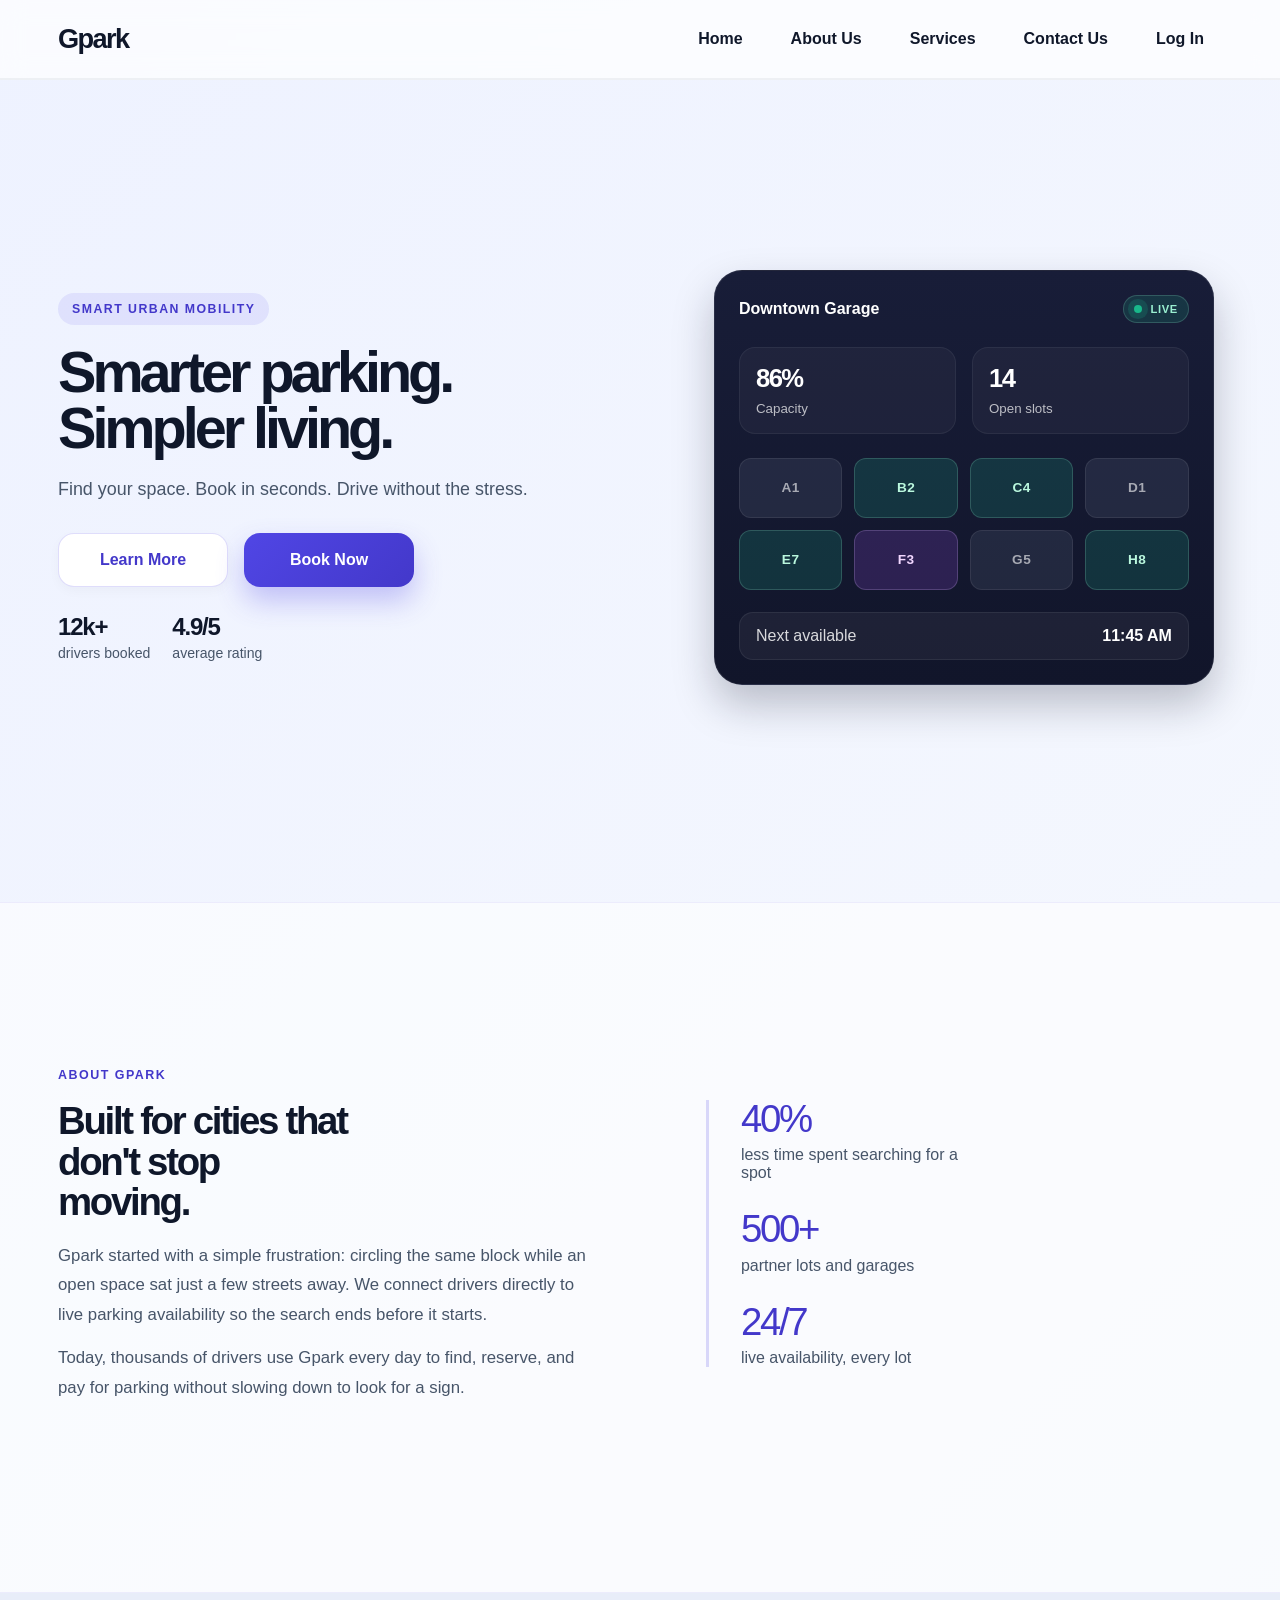
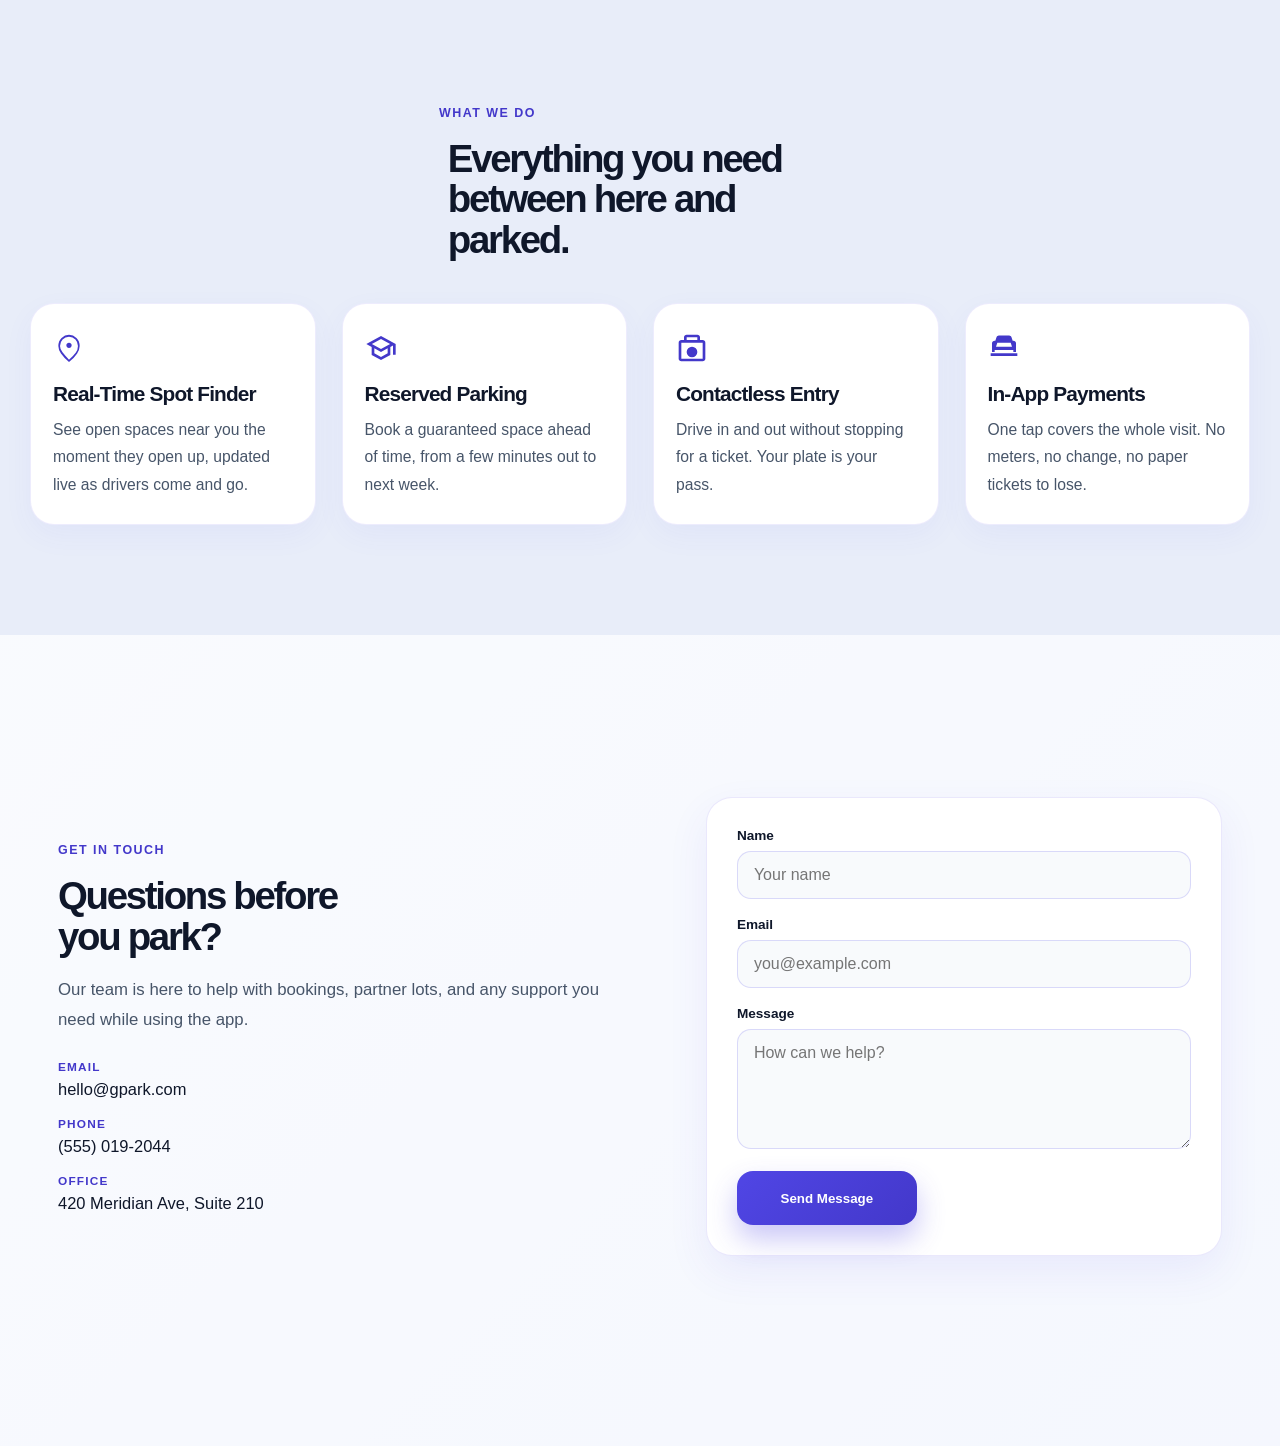
==== commit b39896f7: "Fixed alignment issue in the landing page" ====
--- a/index.html
+++ b/index.html
@@ -7,7 +7,7 @@
     <link rel="stylesheet" href="style.css">
     <link rel="icon" href="images/image.png">
 </head>
-<body>
+<body>  
     <nav class="topbar">
         <ul class="nav-list">
             <li id="logo"><a href="#top">Gpark</a></li>
@@ -38,7 +38,7 @@
             <p>Find your space. Book in seconds. Drive without the stress.</p>
             <div class="button-container">
                 <a class="learn-button" href="#about">Learn More</a>
-                <a class="book-button" href="book.html">Book Now</a>
+                <a class="book-button" href="login.html">Book Now</a>
             </div>
             <div class="mini-proof">
                 <div>
@@ -87,6 +87,7 @@
     </header>
 
     <section id="about" class="about">
+        <div class="about-container">
         <div class="about-copy">
             <p class="section-kicker">About Gpark</p>
             <h2>Built for cities that don't stop moving.</h2>
@@ -106,6 +107,7 @@
                 <span class="stat-number">24/7</span>
                 <span class="stat-label">live availability, every lot</span>
             </div>
+        </div>
         </div>
     </section>
 
@@ -137,6 +139,7 @@
     </section>
 
     <section id="contact" class="contact">
+        <div class ="contact-container">
         <div class="contact-info">
             <p class="section-kicker">Get in touch</p>
             <h2>Questions before you park?</h2>
@@ -157,6 +160,7 @@
             <textarea id="message" name="message" rows="5" placeholder="How can we help?" required></textarea>
             <button type="submit" class="book-button">Send Message</button>
         </form>
+        </div>
     </section>
 
     <script src="index.js"></script>
--- a/style.css
+++ b/style.css
@@ -1,16 +1,16 @@
 :root {
-    --bg: #f4f7ff;
+    --bg: #eef2ff;
     --surface: #ffffff;
     --surface-strong: #0f172a;
-    --surface-soft: #eef3ff;
-    --primary: #6758f3;
-    --primary-dark: #4f3ae4;
+    --surface-soft: #e2e8f0;
+    --primary: #5046e5;
+    --primary-dark: #4338ca;
     --accent: #a855f7;
-    --text: #111827;
-    --text-soft: #52607a;
+    --text: #0f172a;
+    --text-soft: #475569;
     --line: rgba(15, 23, 42, 0.08);
     --success: #19b88a;
-    --shadow: 0 24px 60px rgba(15, 23, 42, 0.12);
+    --shadow: 0 24px 60px rgba(15, 23, 42, 0.08);
 }
 
 @import url('https://fonts.googleapis.com/css2?family=DM+Sans:wght@400;500;700;800&display=swap');
@@ -26,12 +26,10 @@
     scroll-behavior: smooth;
 }
 
+/* Updated Body Background with Soft Icy-Blue Gradient */
 body {
     min-height: 100vh;
-    background:
-        radial-gradient(circle at top left, rgba(103, 88, 243, 0.18), transparent 28%),
-        radial-gradient(circle at bottom right, rgba(168, 85, 247, 0.15), transparent 26%),
-        var(--bg);
+    background: linear-gradient(135deg, #eef2ff 0%, #f4f7fe 50%, #ebf0fe 100%);
     color: var(--text);
 }
 
@@ -40,6 +38,9 @@
     display: block;
 }
 
+/* ========================================================= */
+/* UNTOUCHED NAVIGATION BAR (Kept exactly as original)       */
+/* ========================================================= */
 nav {
     background: rgba(255, 255, 255, 0.7);
     backdrop-filter: blur(12px);
@@ -147,6 +148,9 @@
     justify-content: flex-end;
 }
 
+/* ========================================================= */
+/* HERO & BLUE THEMING ADJUSTMENTS                           */
+/* ========================================================= */
 .hero {
     max-width: 1220px;
     margin: 0 auto;
@@ -167,7 +171,7 @@
 .eyebrow {
     display: inline-flex;
     align-items: center;
-    background: rgba(103, 88, 243, 0.09);
+    background: rgba(80, 70, 229, 0.1);
     color: var(--primary-dark);
     font-size: 0.77rem;
     font-weight: 700;
@@ -184,6 +188,7 @@
     letter-spacing: -0.07em;
     margin-bottom: 18px;
     max-width: 600px;
+    color: var(--text);
 }
 
 .hero-copy p {
@@ -218,13 +223,14 @@
 .book-button {
     background: linear-gradient(135deg, var(--primary) 0%, var(--primary-dark) 100%);
     color: #fff;
-    box-shadow: 0 18px 30px rgba(103, 88, 243, 0.26);
+    box-shadow: 0 14px 28px rgba(80, 70, 229, 0.3);
 }
 
 .learn-button {
-    background: #fff;
+    background: #ffffff;
     color: var(--primary-dark);
-    border: 1px solid rgba(103, 88, 243, 0.18);
+    border: 1px solid rgba(80, 70, 229, 0.18);
+    box-shadow: 0 4px 12px rgba(15, 23, 42, 0.03);
 }
 
 .book-button:hover,
@@ -263,11 +269,11 @@
 
 .dashboard-card {
     width: min(100%, 500px);
-    background: linear-gradient(180deg, rgba(13, 27, 52, 0.96), rgba(18, 32, 58, 0.96));
+    background: linear-gradient(180deg, #181d38, #11152a);
     color: #fff;
     border-radius: 28px;
     padding: 24px;
-    box-shadow: var(--shadow);
+    box-shadow: 0 20px 40px rgba(19, 22, 43, 0.25);
     border: 1px solid rgba(255, 255, 255, 0.08);
 }
 
@@ -380,6 +386,9 @@
     color: #ffffff;
 }
 
+/* ========================================================= */
+/* SECTIONS (HIGH-CONTRAST LIGHT BLUE & WHITE)              */
+/* ========================================================= */
 section {
     scroll-margin-top: 88px;
     padding: 110px 28px;
@@ -406,6 +415,7 @@
     letter-spacing: -0.06em;
     max-width: 14ch;
     margin-bottom: 18px;
+    color: var(--text);
 }
 
 section p {
@@ -415,13 +425,20 @@
     max-width: 58ch;
 }
 
+.about-container {
+    max-width: 1220px;
+    margin: 0 auto;
+    display: grid;
+    grid-template-columns: 1.08fr 0.92fr;
+    align-items: center;
+    gap: 42px;
+    padding: 52px 28px 80px;
+}
+
 .about {
-    display: flex;
-    align-items: center;
-    justify-content: space-between;
-    gap: 60px;
-    flex-wrap: wrap;
-    background: linear-gradient(180deg, rgba(255, 255, 255, 0.7), rgba(255, 255, 255, 0.95));
+    background: rgba(255, 255, 255, 0.6);
+    border-top: 1px solid rgba(80, 70, 229, 0.08);
+    border-bottom: 1px solid rgba(80, 70, 229, 0.08);
 }
 
 .about-copy {
@@ -437,7 +454,7 @@
     display: flex;
     flex-direction: column;
     gap: 28px;
-    border-left: 3px solid rgba(103, 88, 243, 0.2);
+    border-left: 3px solid rgba(80, 70, 229, 0.2);
     padding-left: 32px;
 }
 
@@ -460,7 +477,7 @@
 }
 
 .services {
-    background: #f2f5ff;
+    background: #e8edf9;
 }
 
 .services h2 {
@@ -475,17 +492,17 @@
 }
 
 .service-card {
-    background: rgba(255, 255, 255, 0.92);
-    border: 1px solid var(--line);
+    background: #ffffff;
+    border: 1px solid rgba(80, 70, 229, 0.1);
     border-radius: 24px;
     padding: 28px 22px 26px;
-    box-shadow: 0 16px 35px rgba(15, 23, 42, 0.04);
+    box-shadow: 0 10px 30px rgba(80, 70, 229, 0.05);
     transition: transform 0.2s ease, box-shadow 0.2s ease;
 }
 
 .service-card:hover {
     transform: translateY(-4px);
-    box-shadow: 0 18px 38px rgba(103, 88, 243, 0.1);
+    box-shadow: 0 18px 38px rgba(80, 70, 229, 0.12);
 }
 
 .service-card svg {
@@ -497,20 +514,27 @@
     font-size: 1.3rem;
     letter-spacing: -0.04em;
     margin-bottom: 10px;
+    color: var(--text);
 }
 
 .service-card p {
     max-width: none;
     font-size: 0.98rem;
+    color: var(--text-soft);
 }
 
 .contact {
-    display: flex;
-    justify-content: space-between;
-    align-items: center;
-    gap: 60px;
-    flex-wrap: wrap;
-    background: rgba(255, 255, 255, 0.9);
+    background: rgba(255, 255, 255, 0.5);
+}
+
+.contact-container {
+    max-width: 1220px;
+    margin: 0 auto;
+    display: grid;
+    grid-template-columns: 1.08fr 0.92fr;
+    align-items: center;
+    gap: 42px;
+    padding: 52px 28px 80px;
 }
 
 .contact-info {
@@ -548,11 +572,11 @@
     flex: 1 1 420px;
     display: flex;
     flex-direction: column;
-    background: linear-gradient(180deg, #f7f9ff, #eef3ff);
-    border: 1px solid var(--line);
+    background: #ffffff;
+    border: 1px solid rgba(80, 70, 229, 0.12);
     border-radius: 26px;
     padding: 30px;
-    box-shadow: 0 16px 42px rgba(15, 23, 42, 0.06);
+    box-shadow: 0 16px 42px rgba(80, 70, 229, 0.08);
 }
 
 .contact-form label {
@@ -569,8 +593,8 @@
 .contact-form input,
 .contact-form textarea {
     width: 100%;
-    border: 1px solid rgba(103, 88, 243, 0.15);
-    background: rgba(255, 255, 255, 0.8);
+    border: 1px solid rgba(80, 70, 229, 0.18);
+    background: #f8fafc;
     border-radius: 14px;
     padding: 14px 16px;
     font-size: 1rem;
@@ -582,8 +606,8 @@
 .contact-form input:focus,
 .contact-form textarea:focus {
     outline: none;
-    border-color: rgba(103, 88, 243, 0.8);
-    box-shadow: 0 0 0 4px rgba(103, 88, 243, 0.08);
+    border-color: var(--primary);
+    box-shadow: 0 0 0 4px rgba(80, 70, 229, 0.12);
 }
 
 .contact-form button {
@@ -594,6 +618,9 @@
     min-width: 180px;
 }
 
+/* ========================================================= */
+/* MEDIA QUERIES                                             */
+/* ========================================================= */
 @media (max-width: 900px) {
     .hero {
         grid-template-columns: 1fr;
@@ -631,7 +658,7 @@
 
     .about-stats {
         border-left: none;
-        border-top: 3px solid rgba(103, 88, 243, 0.2);
+        border-top: 3px solid rgba(80, 70, 229, 0.2);
         padding-left: 0;
         padding-top: 20px;
     }
@@ -658,4 +685,4 @@
     .mini-proof {
         flex-direction: column;
     }
-}
+}
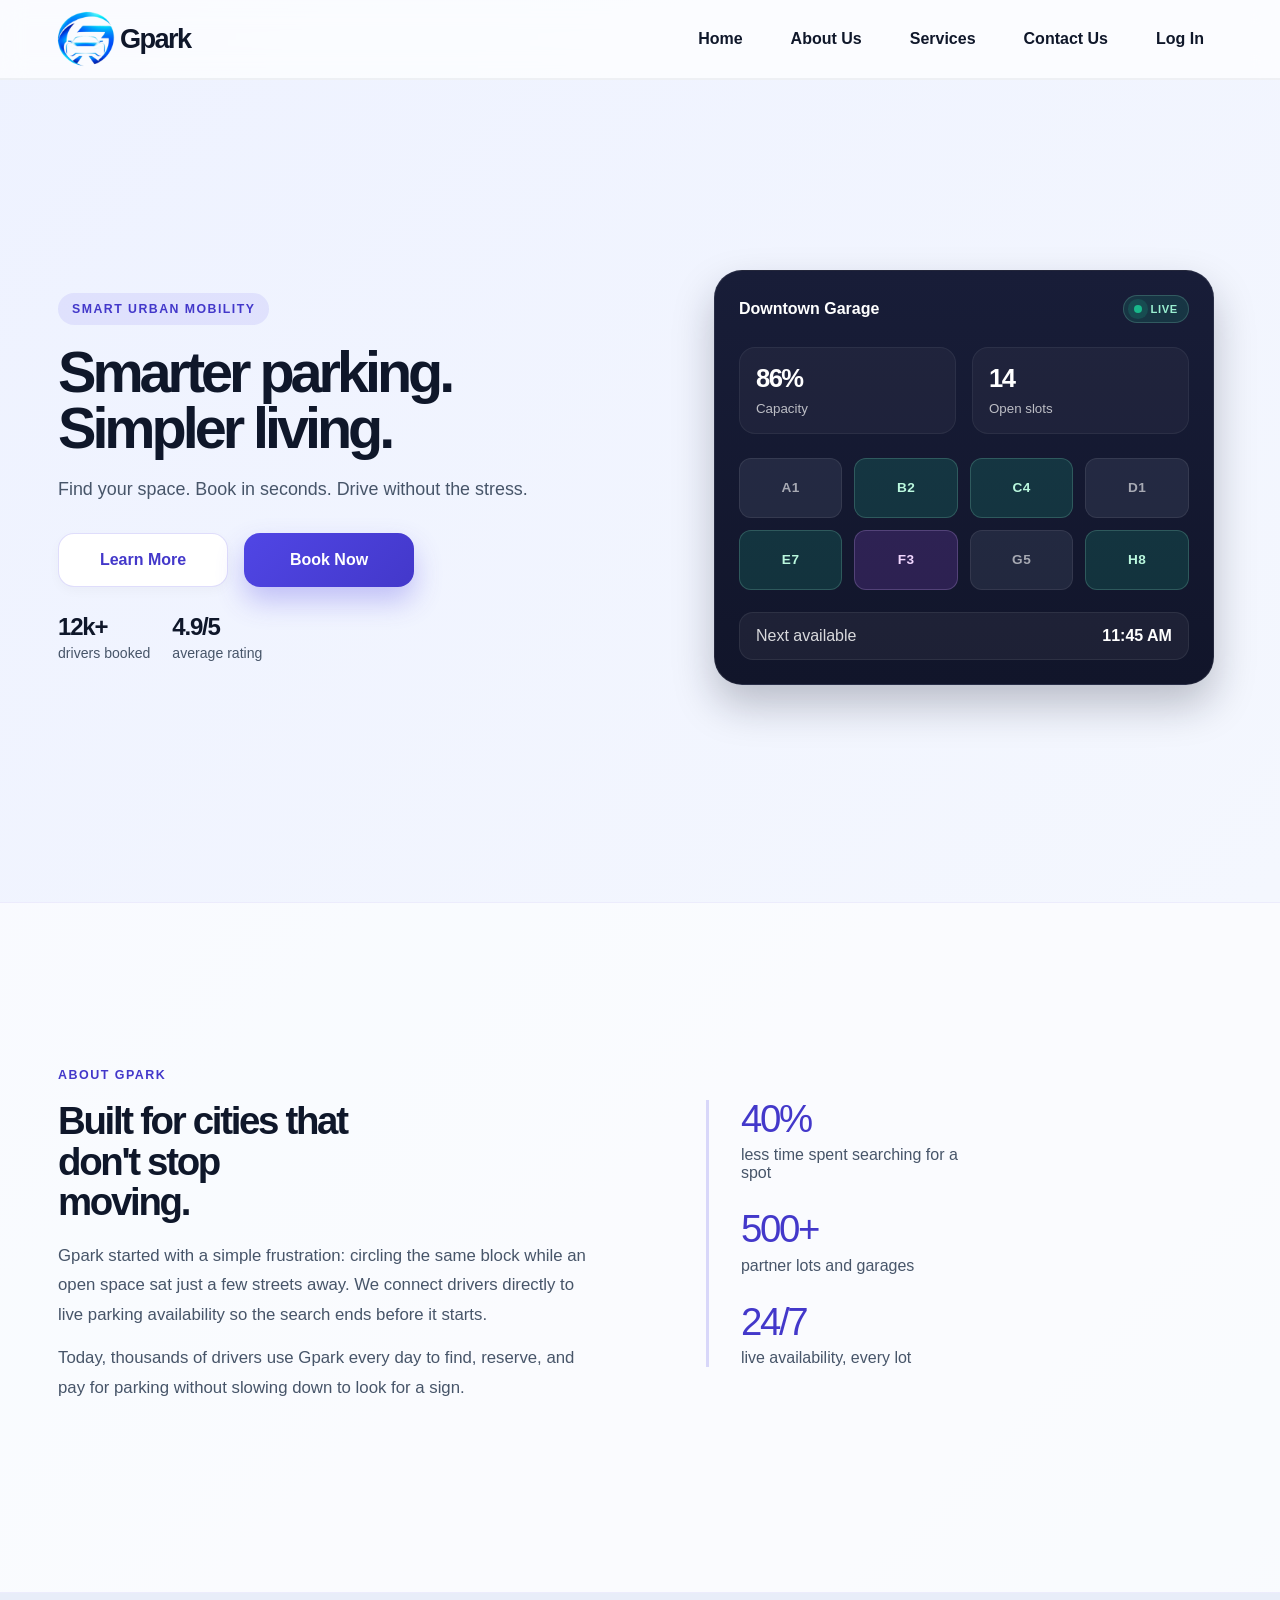
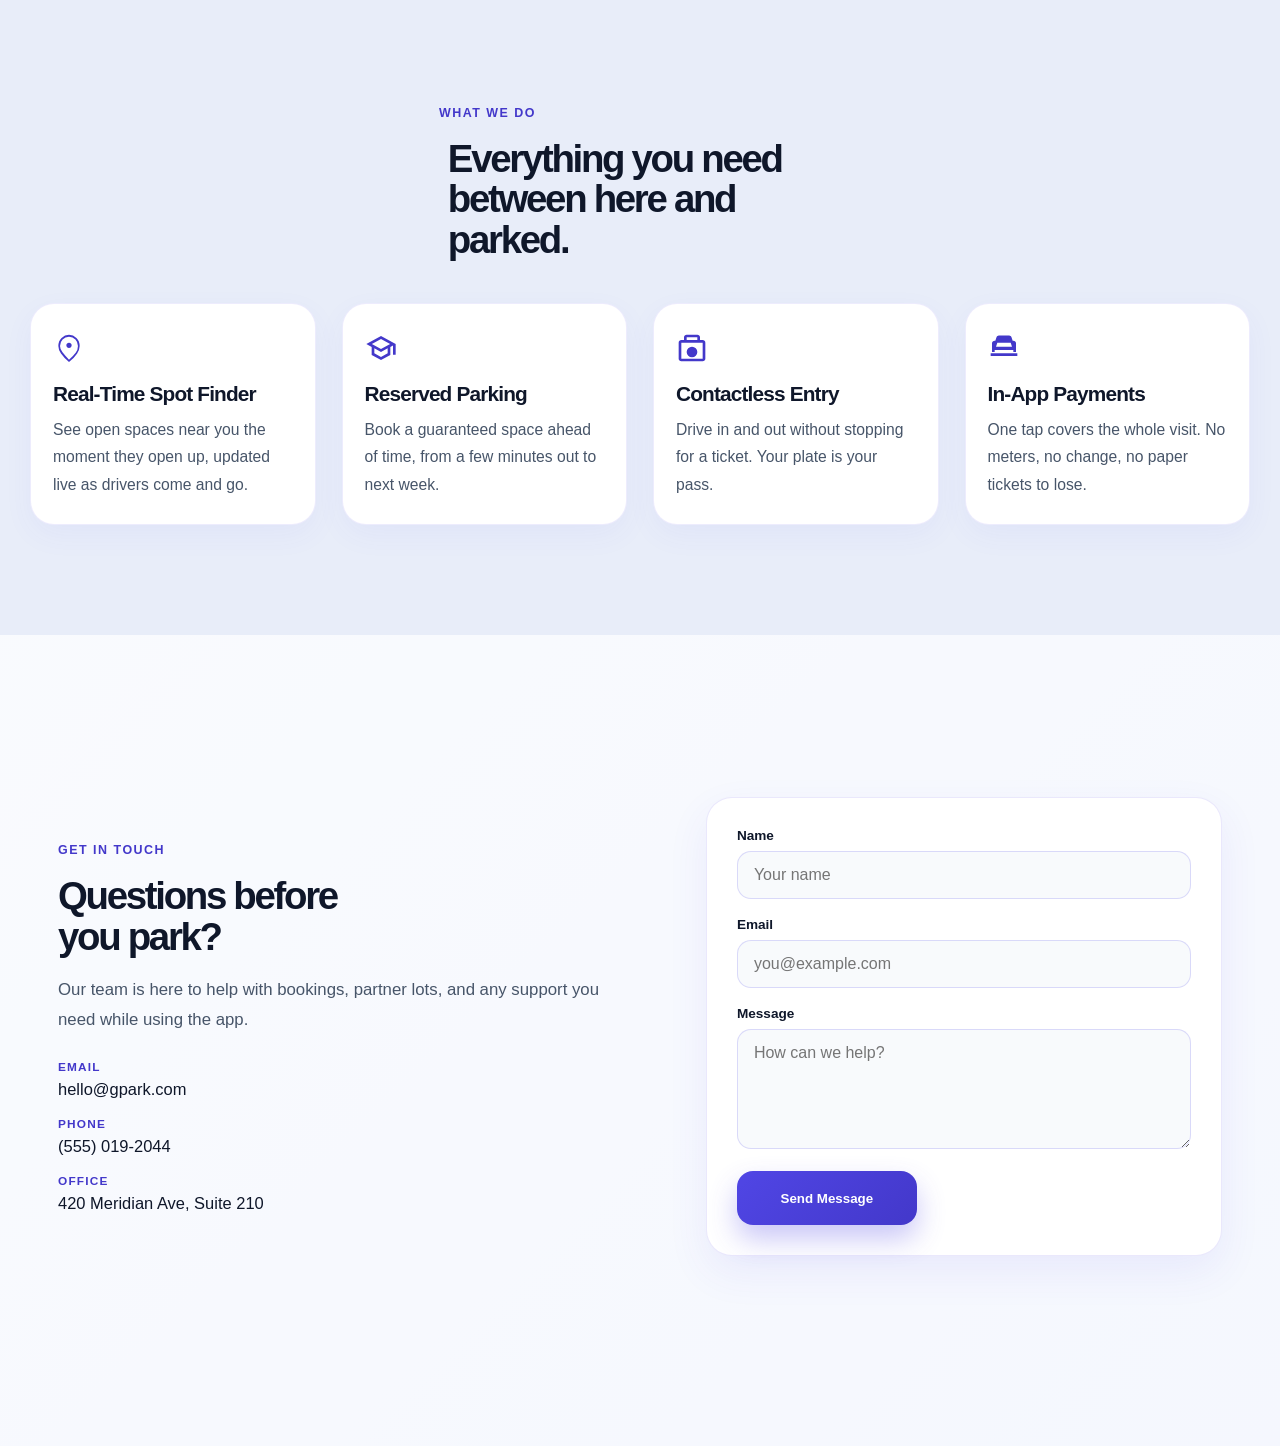
==== commit fbd71bcb: "Added placeholder for logo and css" ====
--- a/index.html
+++ b/index.html
@@ -10,7 +10,7 @@
 <body>  
     <nav class="topbar">
         <ul class="nav-list">
-            <li id="logo"><a href="#top">Gpark</a></li>
+            <li id="logo"><a href="#top"><img src="images/logo.png" alt="Logo" class="responsive-logo"><span class="logo-text">Gpark</span></a></li>
             <li class="a" id="showmobile"><a href="#top">Home</a></li>
             <li class="a" id="showmobile"><a href="#about">About Us</a></li>
             <li class="a" id="showmobile"><a href="#services">Services</a></li>
--- a/style.css
+++ b/style.css
@@ -99,6 +99,18 @@
     letter-spacing: -0.06em;
     color: var(--text);
     padding-left: 0;
+}
+
+img.responsive-logo {
+    width: 100%;
+    height: auto;
+    max-width: 89px;
+    margin-left: -17px;
+}
+
+span.logo-text {
+    position: static;
+    margin-left: -10px;
 }
 
 #menu-icon {
@@ -524,7 +536,7 @@
 }
 
 .contact {
-    background: rgba(255, 255, 255, 0.5);
+background: rgba(255, 255, 255, 0.5);
 }
 
 .contact-container {
